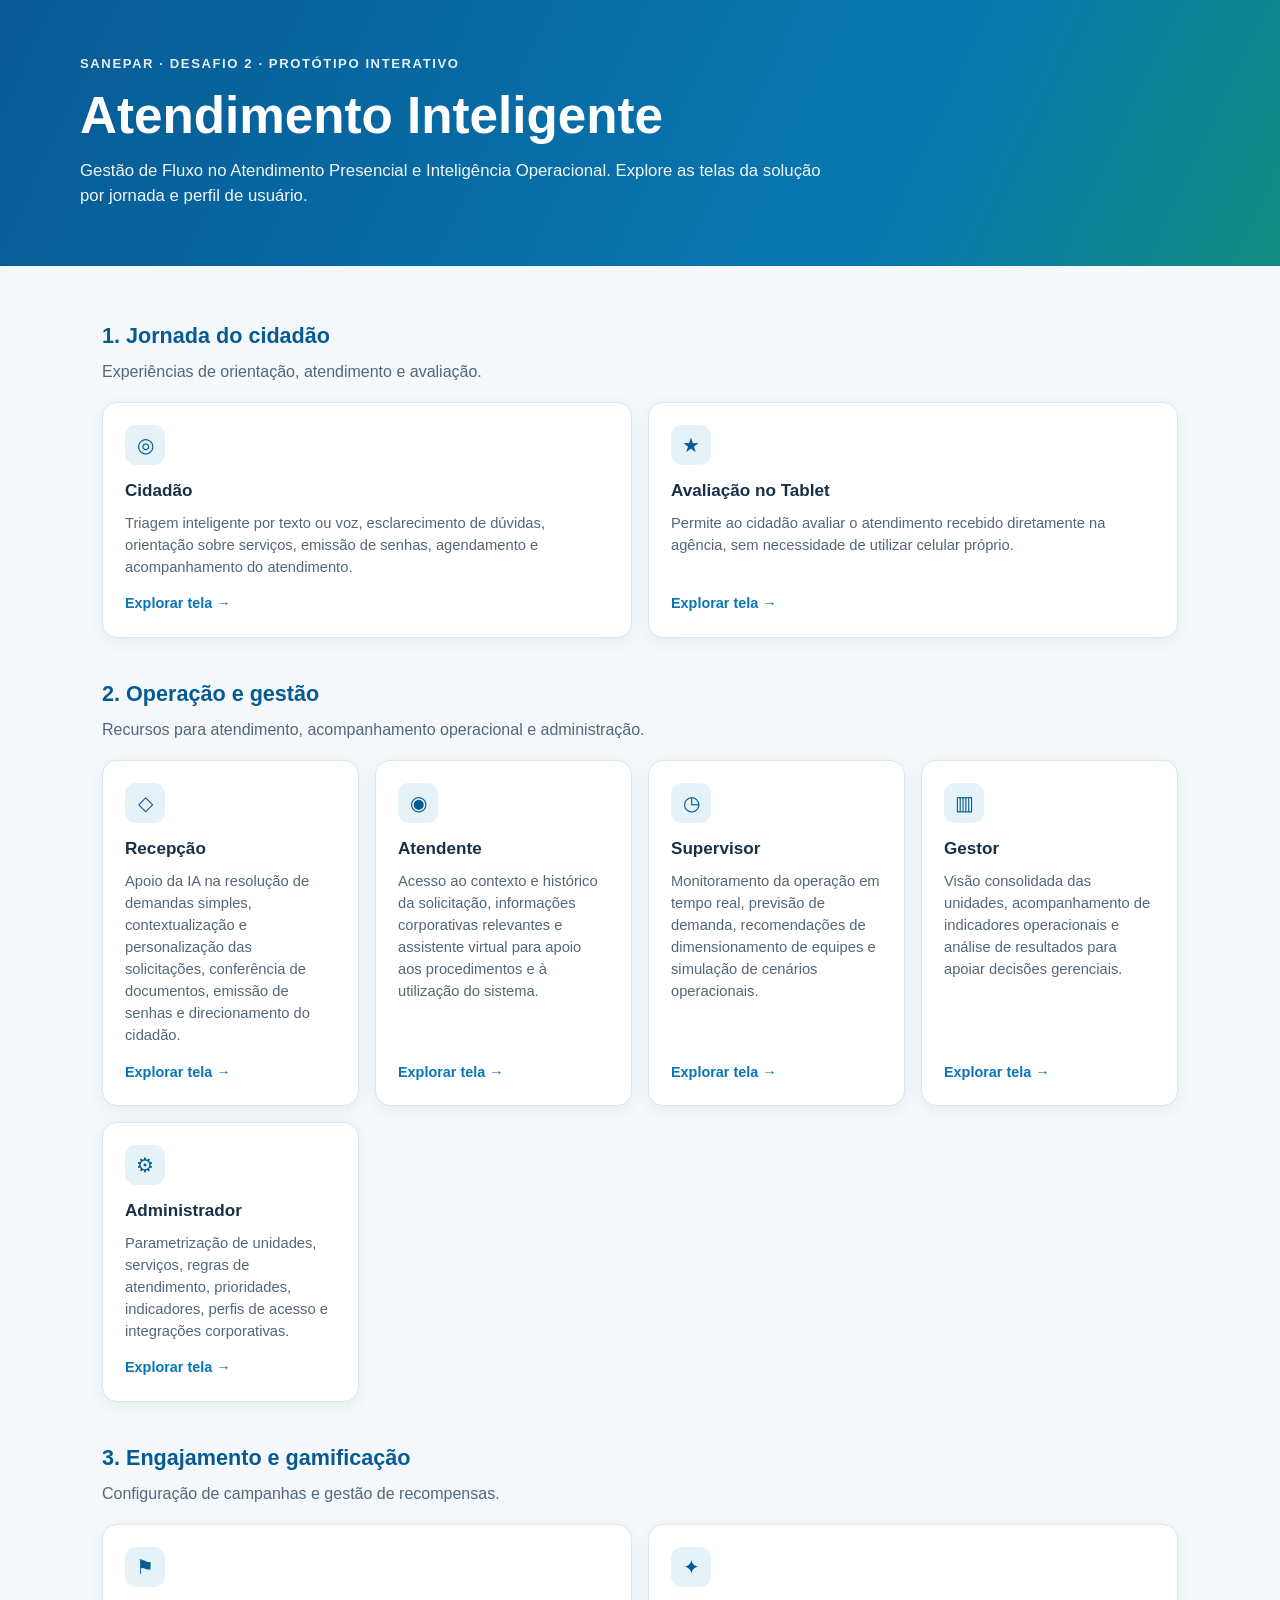
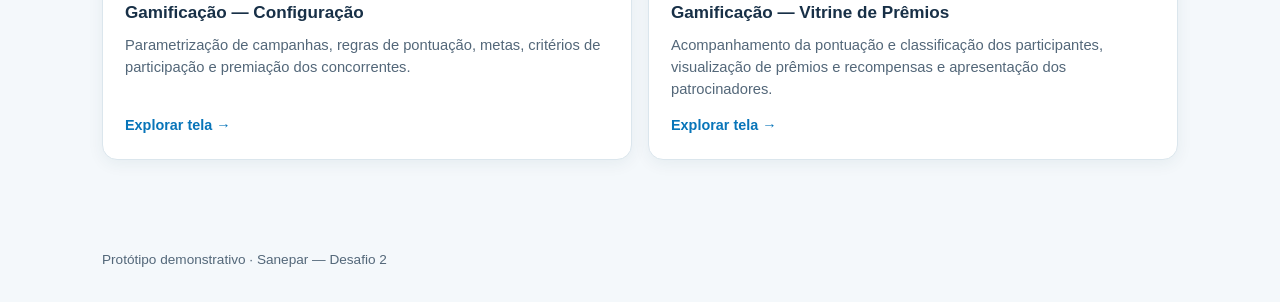
==== index.html @ 13d282cd "Versao inicial da solução" ====
<!doctype html>
<html lang="pt-BR">
<head>
<meta charset="utf-8"><meta name="viewport" content="width=device-width, initial-scale=1">
<title>Sanepar | Atendimento Inteligente — Demonstração</title>
<style>
:root{--blue:#075a94;--blue2:#0875b9;--green:#16805b;--ink:#183047;--muted:#536779;--bg:#f4f8fb;--line:#dbe6ed}*{box-sizing:border-box}body{margin:0;background:var(--bg);font-family:Arial,Helvetica,sans-serif;color:var(--ink);line-height:1.5}header{background:linear-gradient(115deg,#075a94,#0878b1 70%,#138b80);color:white;padding:54px 22px 58px}header .wrap,main,footer{max-width:1120px;margin:auto}.eyebrow{font-size:.82rem;letter-spacing:.12em;text-transform:uppercase;font-weight:700;opacity:.9}h1{font-size:clamp(2rem,4vw,3.2rem);line-height:1.13;margin:13px 0}header p{max-width:760px;font-size:1.05rem;margin:0;opacity:.95}main{padding:28px 22px 50px}section{margin:26px 0 40px}h2{font-size:1.35rem;margin:0 0 8px;color:var(--blue)}.intro{color:var(--muted);margin:0 0 18px}.grid{display:grid;grid-template-columns:repeat(auto-fit,minmax(245px,1fr));gap:16px}.card{display:flex;flex-direction:column;min-height:195px;padding:22px;background:white;border:1px solid var(--line);border-radius:15px;text-decoration:none;color:inherit;box-shadow:0 4px 16px #173b5610;transition:transform .16s,box-shadow .16s,border-color .16s}.card:hover,.card:focus-visible{transform:translateY(-3px);box-shadow:0 10px 28px #173b5623;border-color:#65afd2;outline:none}.symbol{display:inline-flex;align-items:center;justify-content:center;width:40px;height:40px;border-radius:11px;background:#e5f3f8;color:var(--blue);font-size:1.25rem;margin-bottom:13px}.card h3{font-size:1.07rem;margin:0 0 8px}.card p{font-size:.92rem;color:var(--muted);margin:0 0 15px;flex:1}.cta{font-size:.9rem;font-weight:700;color:var(--blue2)}footer{padding:0 22px 32px;color:var(--muted);font-size:.85rem}@media(max-width:580px){header{padding:40px 20px}main{padding:20px}section{margin-bottom:30px}.grid{grid-template-columns:1fr}.card{min-height:0}}
</style>
</head>
<body>
<header><div class="wrap"><div class="eyebrow">Sanepar · Desafio 2 · Protótipo interativo</div><h1>Atendimento Inteligente</h1><p>Gestão de Fluxo no Atendimento Presencial e Inteligência Operacional. Explore as telas da solução por jornada e perfil de usuário.</p></div></header>
<main>
<section aria-labelledby="jornada"><h2 id="jornada">1. Jornada do cidadão</h2><p class="intro">Experiências de orientação, atendimento e avaliação.</p><div class="grid">
<a class="card" href="TelaCidadao.html"><span class="symbol" aria-hidden="true">◎</span><h3>Cidadão</h3><p>Triagem inteligente por texto ou voz, esclarecimento de dúvidas, orientação sobre serviços, emissão de senhas, agendamento e acompanhamento do atendimento.</p><span class="cta">Explorar tela →</span></a>
<a class="card" href="TelaAvaliacaoCidadao.html"><span class="symbol" aria-hidden="true">★</span><h3>Avaliação no Tablet</h3><p>Permite ao cidadão avaliar o atendimento recebido diretamente na agência, sem necessidade de utilizar celular próprio.</p><span class="cta">Explorar tela →</span></a>
</div></section>
<section aria-labelledby="operacao"><h2 id="operacao">2. Operação e gestão</h2><p class="intro">Recursos para atendimento, acompanhamento operacional e administração.</p><div class="grid">
<a class="card" href="TelaRecepcao.html"><span class="symbol" aria-hidden="true">◇</span><h3>Recepção</h3><p>Apoio da IA na resolução de demandas simples, contextualização e personalização das solicitações, conferência de documentos, emissão de senhas e direcionamento do cidadão.</p><span class="cta">Explorar tela →</span></a>
<a class="card" href="TelaAtendimento.html"><span class="symbol" aria-hidden="true">◉</span><h3>Atendente</h3><p>Acesso ao contexto e histórico da solicitação, informações corporativas relevantes e assistente virtual para apoio aos procedimentos e à utilização do sistema.</p><span class="cta">Explorar tela →</span></a>
<a class="card" href="TelaSupervisorLocal.html"><span class="symbol" aria-hidden="true">◷</span><h3>Supervisor</h3><p>Monitoramento da operação em tempo real, previsão de demanda, recomendações de dimensionamento de equipes e simulação de cenários operacionais.</p><span class="cta">Explorar tela →</span></a>
<a class="card" href="TelaAnalisesDashboards.html"><span class="symbol" aria-hidden="true">▥</span><h3>Gestor</h3><p>Visão consolidada das unidades, acompanhamento de indicadores operacionais e análise de resultados para apoiar decisões gerenciais.</p><span class="cta">Explorar tela →</span></a>
<a class="card" href="TelaAdmParam.html"><span class="symbol" aria-hidden="true">⚙</span><h3>Administrador</h3><p>Parametrização de unidades, serviços, regras de atendimento, prioridades, indicadores, perfis de acesso e integrações corporativas.</p><span class="cta">Explorar tela →</span></a>
</div></section>
<section aria-labelledby="gamificacao"><h2 id="gamificacao">3. Engajamento e gamificação</h2><p class="intro">Configuração de campanhas e gestão de recompensas.</p><div class="grid">
<a class="card" href="TelaGameParam.html"><span class="symbol" aria-hidden="true">⚑</span><h3>Gamificação — Configuração</h3><p>Parametrização de campanhas, regras de pontuação, metas, critérios de participação e premiação dos concorrentes.</p><span class="cta">Explorar tela →</span></a>
<a class="card" href="TelaGameVitrine2.html"><span class="symbol" aria-hidden="true">✦</span><h3>Gamificação — Vitrine de Prêmios</h3><p>Acompanhamento da pontuação e classificação dos participantes, visualização de prêmios e recompensas e apresentação dos patrocinadores.</p><span class="cta">Explorar tela →</span></a>
</div></section>
</main><footer>Protótipo demonstrativo · Sanepar — Desafio 2</footer>
</body></html>
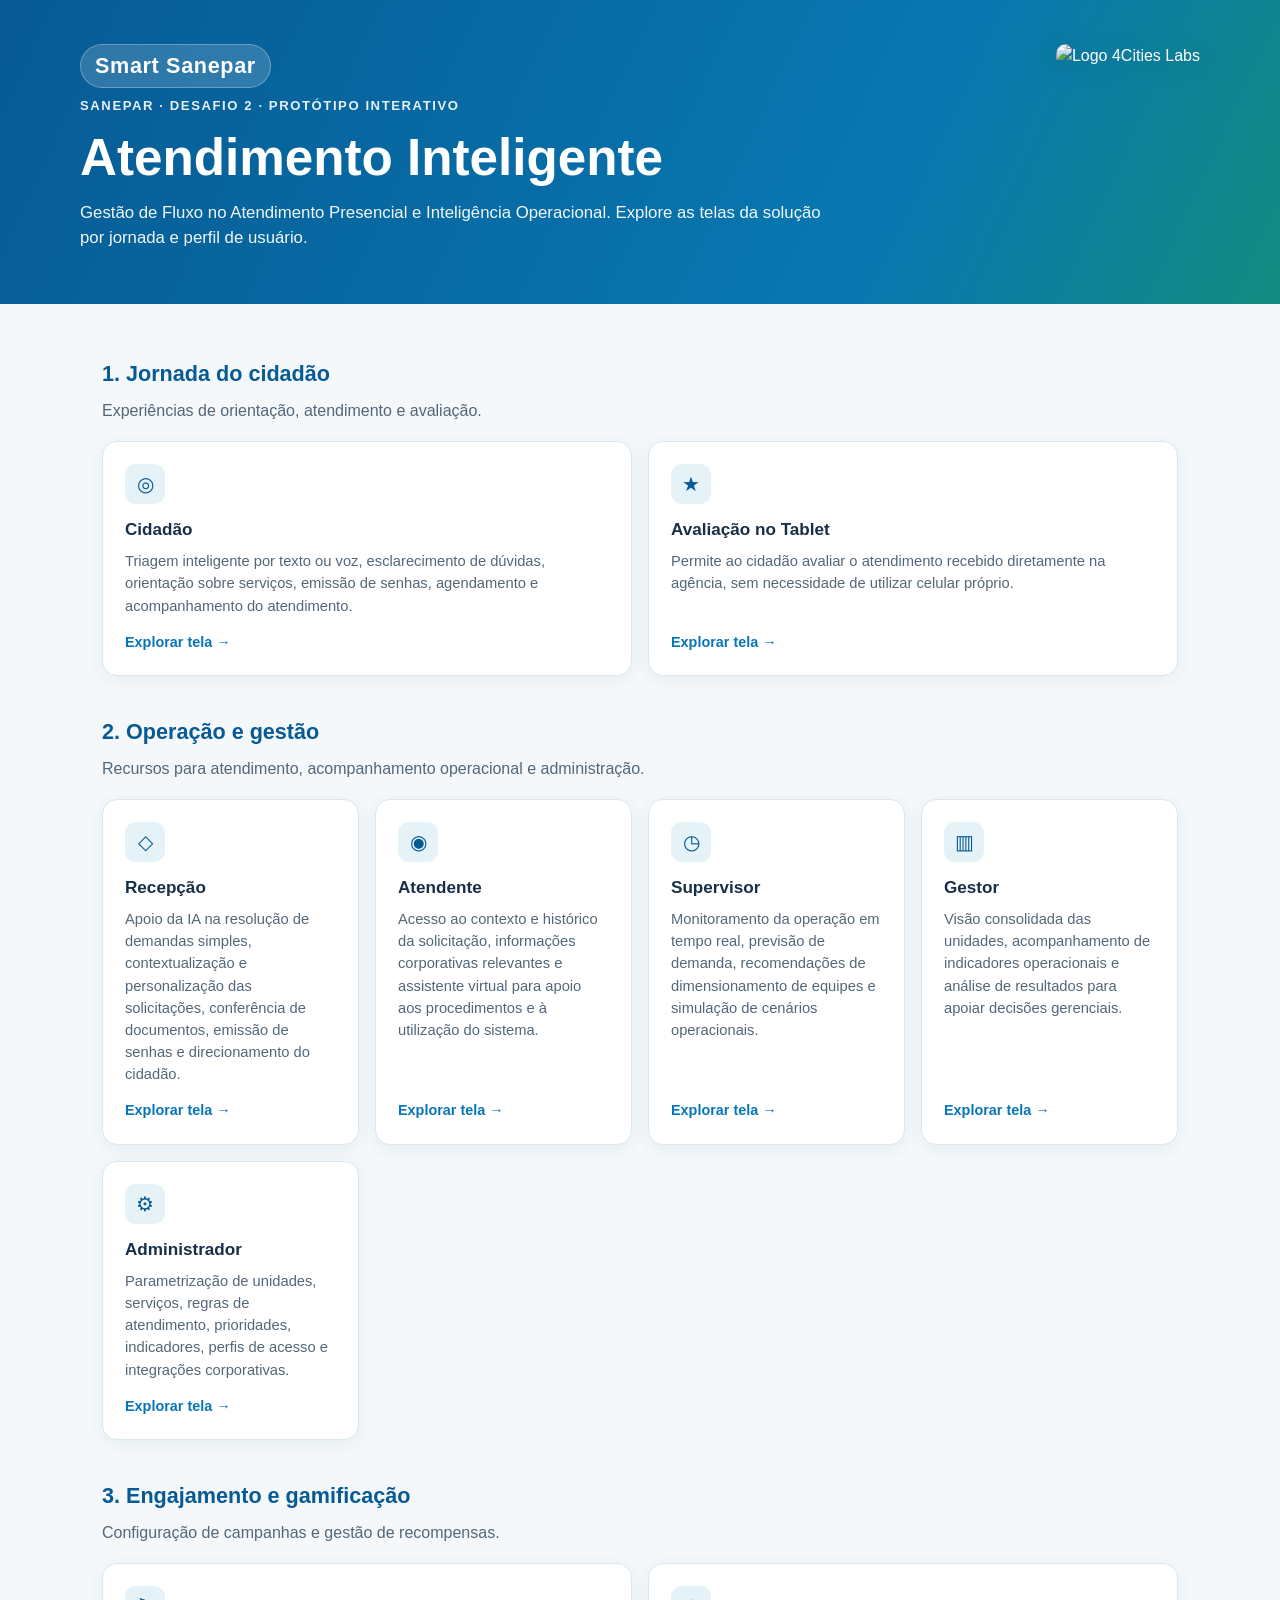
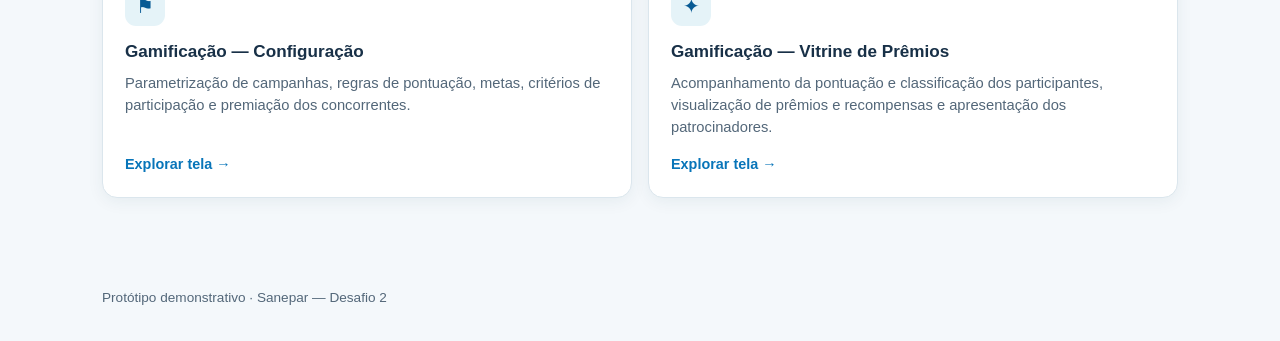
==== commit edd1e0d6: "ajustes solicitados pelo time" ====
--- a/index.html
+++ b/index.html
@@ -2,13 +2,13 @@
 <html lang="pt-BR">
 <head>
 <meta charset="utf-8"><meta name="viewport" content="width=device-width, initial-scale=1">
-<title>Sanepar | Atendimento Inteligente — Demonstração</title>
+<title>Smart Sanepar | Atendimento Inteligente — Demonstração</title>
 <style>
-:root{--blue:#075a94;--blue2:#0875b9;--green:#16805b;--ink:#183047;--muted:#536779;--bg:#f4f8fb;--line:#dbe6ed}*{box-sizing:border-box}body{margin:0;background:var(--bg);font-family:Arial,Helvetica,sans-serif;color:var(--ink);line-height:1.5}header{background:linear-gradient(115deg,#075a94,#0878b1 70%,#138b80);color:white;padding:54px 22px 58px}header .wrap,main,footer{max-width:1120px;margin:auto}.eyebrow{font-size:.82rem;letter-spacing:.12em;text-transform:uppercase;font-weight:700;opacity:.9}h1{font-size:clamp(2rem,4vw,3.2rem);line-height:1.13;margin:13px 0}header p{max-width:760px;font-size:1.05rem;margin:0;opacity:.95}main{padding:28px 22px 50px}section{margin:26px 0 40px}h2{font-size:1.35rem;margin:0 0 8px;color:var(--blue)}.intro{color:var(--muted);margin:0 0 18px}.grid{display:grid;grid-template-columns:repeat(auto-fit,minmax(245px,1fr));gap:16px}.card{display:flex;flex-direction:column;min-height:195px;padding:22px;background:white;border:1px solid var(--line);border-radius:15px;text-decoration:none;color:inherit;box-shadow:0 4px 16px #173b5610;transition:transform .16s,box-shadow .16s,border-color .16s}.card:hover,.card:focus-visible{transform:translateY(-3px);box-shadow:0 10px 28px #173b5623;border-color:#65afd2;outline:none}.symbol{display:inline-flex;align-items:center;justify-content:center;width:40px;height:40px;border-radius:11px;background:#e5f3f8;color:var(--blue);font-size:1.25rem;margin-bottom:13px}.card h3{font-size:1.07rem;margin:0 0 8px}.card p{font-size:.92rem;color:var(--muted);margin:0 0 15px;flex:1}.cta{font-size:.9rem;font-weight:700;color:var(--blue2)}footer{padding:0 22px 32px;color:var(--muted);font-size:.85rem}@media(max-width:580px){header{padding:40px 20px}main{padding:20px}section{margin-bottom:30px}.grid{grid-template-columns:1fr}.card{min-height:0}}
+:root{--blue:#075a94;--blue2:#0875b9;--green:#16805b;--ink:#183047;--muted:#536779;--bg:#f4f8fb;--line:#dbe6ed}*{box-sizing:border-box}body{margin:0;background:var(--bg);font-family:Arial,Helvetica,sans-serif;color:var(--ink);line-height:1.5}header{position:relative;background:linear-gradient(115deg,#075a94,#0878b1 70%,#138b80);color:white;padding:44px 22px 54px}header .wrap,main,footer{max-width:1120px;margin:auto}header .wrap{display:flex;align-items:flex-start;justify-content:space-between;gap:24px}.header-text{flex:1;min-width:0}.app-name{display:inline-block;font-size:1.35rem;font-weight:800;letter-spacing:.03em;margin:0 0 8px;padding:5px 14px;border-radius:999px;background:rgba(255,255,255,.16);border:1px solid rgba(255,255,255,.28);color:#fff}.eyebrow{font-size:.82rem;letter-spacing:.12em;text-transform:uppercase;font-weight:700;opacity:.9}h1{font-size:clamp(2rem,4vw,3.2rem);line-height:1.13;margin:13px 0}header p{max-width:760px;font-size:1.05rem;margin:0;opacity:.95}.header-logo{height:92px;max-width:200px;width:auto;object-fit:contain;border-radius:10px;flex-shrink:0;display:block;filter:drop-shadow(0 4px 12px rgba(0,0,0,.18))}main{padding:28px 22px 50px}section{margin:26px 0 40px}h2{font-size:1.35rem;margin:0 0 8px;color:var(--blue)}.intro{color:var(--muted);margin:0 0 18px}.grid{display:grid;grid-template-columns:repeat(auto-fit,minmax(245px,1fr));gap:16px}.card{display:flex;flex-direction:column;min-height:195px;padding:22px;background:white;border:1px solid var(--line);border-radius:15px;text-decoration:none;color:inherit;box-shadow:0 4px 16px #173b5610;transition:transform .16s,box-shadow .16s,border-color .16s}.card:hover,.card:focus-visible{transform:translateY(-3px);box-shadow:0 10px 28px #173b5623;border-color:#65afd2;outline:none}.symbol{display:inline-flex;align-items:center;justify-content:center;width:40px;height:40px;border-radius:11px;background:#e5f3f8;color:var(--blue);font-size:1.25rem;margin-bottom:13px}.card h3{font-size:1.07rem;margin:0 0 8px}.card p{font-size:.92rem;color:var(--muted);margin:0 0 15px;flex:1}.cta{font-size:.9rem;font-weight:700;color:var(--blue2)}footer{padding:0 22px 32px;color:var(--muted);font-size:.85rem}@media(max-width:580px){header{padding:32px 20px 38px}header .wrap{flex-direction:column-reverse;align-items:flex-start;gap:14px}.header-logo{height:64px;max-width:150px;align-self:flex-end}main{padding:20px}section{margin-bottom:30px}.grid{grid-template-columns:1fr}.card{min-height:0}}
 </style>
 </head>
 <body>
-<header><div class="wrap"><div class="eyebrow">Sanepar · Desafio 2 · Protótipo interativo</div><h1>Atendimento Inteligente</h1><p>Gestão de Fluxo no Atendimento Presencial e Inteligência Operacional. Explore as telas da solução por jornada e perfil de usuário.</p></div></header>
+<header><div class="wrap"><div class="header-text"><div class="app-name">Smart Sanepar</div><div class="eyebrow">Sanepar · Desafio 2 · Protótipo interativo</div><h1>Atendimento Inteligente</h1><p>Gestão de Fluxo no Atendimento Presencial e Inteligência Operacional. Explore as telas da solução por jornada e perfil de usuário.</p></div><img src="Logo_semFundo.jpeg" alt="Logo 4Cities Labs" class="header-logo"></div></header>
 <main>
 <section aria-labelledby="jornada"><h2 id="jornada">1. Jornada do cidadão</h2><p class="intro">Experiências de orientação, atendimento e avaliação.</p><div class="grid">
 <a class="card" href="TelaCidadao.html"><span class="symbol" aria-hidden="true">◎</span><h3>Cidadão</h3><p>Triagem inteligente por texto ou voz, esclarecimento de dúvidas, orientação sobre serviços, emissão de senhas, agendamento e acompanhamento do atendimento.</p><span class="cta">Explorar tela →</span></a>
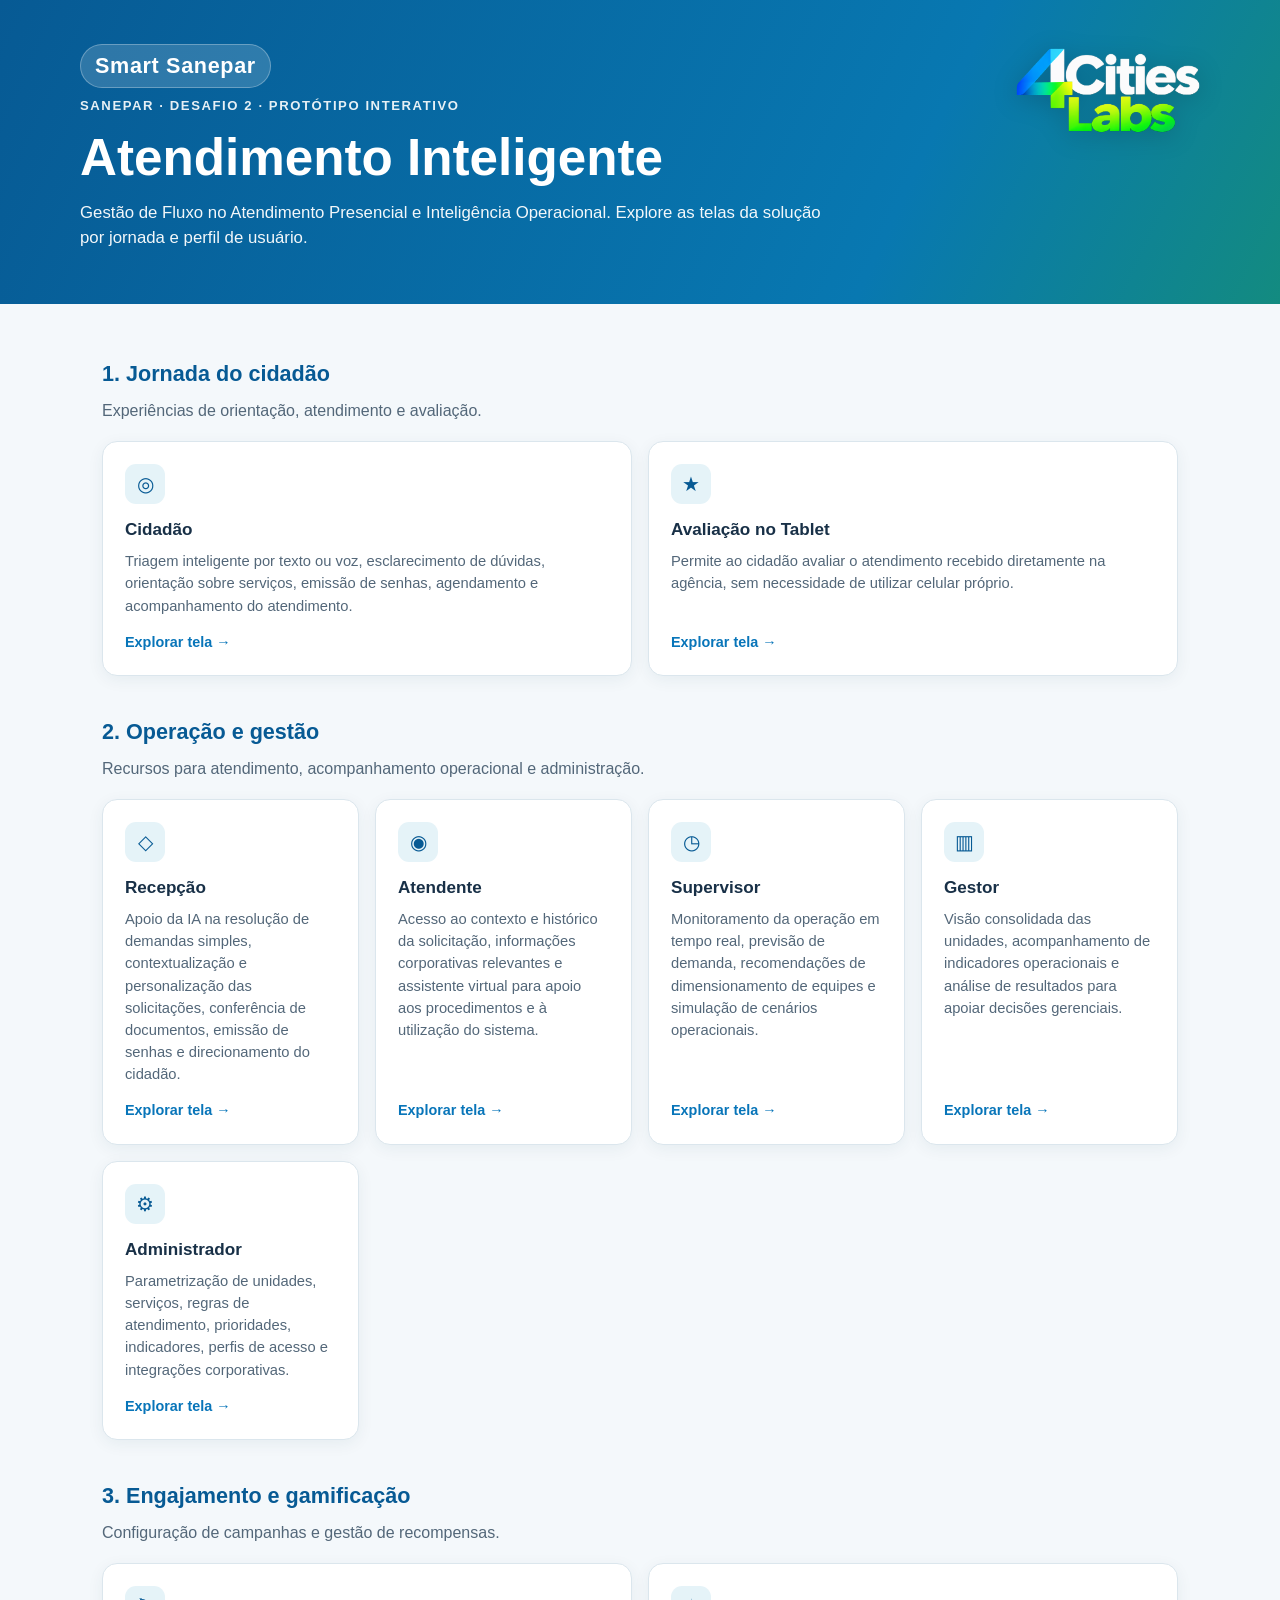
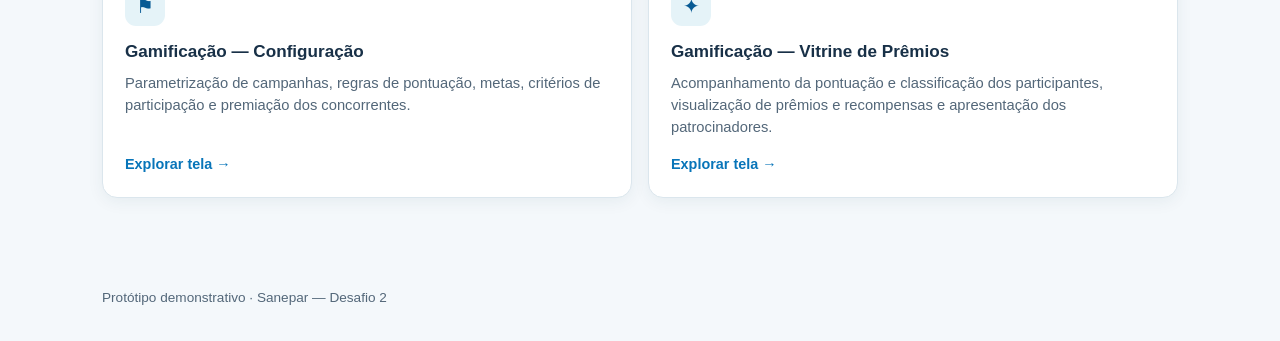
==== commit 9a826de1: "Ajustes da revisão final de todas as telas, antes de mover a sessão Gestão de patrocinadores da tela" ====
--- a/index.html
+++ b/index.html
@@ -8,7 +8,7 @@
 </style>
 </head>
 <body>
-<header><div class="wrap"><div class="header-text"><div class="app-name">Smart Sanepar</div><div class="eyebrow">Sanepar · Desafio 2 · Protótipo interativo</div><h1>Atendimento Inteligente</h1><p>Gestão de Fluxo no Atendimento Presencial e Inteligência Operacional. Explore as telas da solução por jornada e perfil de usuário.</p></div><img src="Logo_semFundo.jpeg" alt="Logo 4Cities Labs" class="header-logo"></div></header>
+<header><div class="wrap"><div class="header-text"><div class="app-name">Smart Sanepar</div><div class="eyebrow">Sanepar · Desafio 2 · Protótipo interativo</div><h1>Atendimento Inteligente</h1><p>Gestão de Fluxo no Atendimento Presencial e Inteligência Operacional. Explore as telas da solução por jornada e perfil de usuário.</p></div><img src="Logo4CitiesLabs.png" alt="Logo 4Cities Labs" class="header-logo"></div></header>
 <main>
 <section aria-labelledby="jornada"><h2 id="jornada">1. Jornada do cidadão</h2><p class="intro">Experiências de orientação, atendimento e avaliação.</p><div class="grid">
 <a class="card" href="TelaCidadao.html"><span class="symbol" aria-hidden="true">◎</span><h3>Cidadão</h3><p>Triagem inteligente por texto ou voz, esclarecimento de dúvidas, orientação sobre serviços, emissão de senhas, agendamento e acompanhamento do atendimento.</p><span class="cta">Explorar tela →</span></a>
